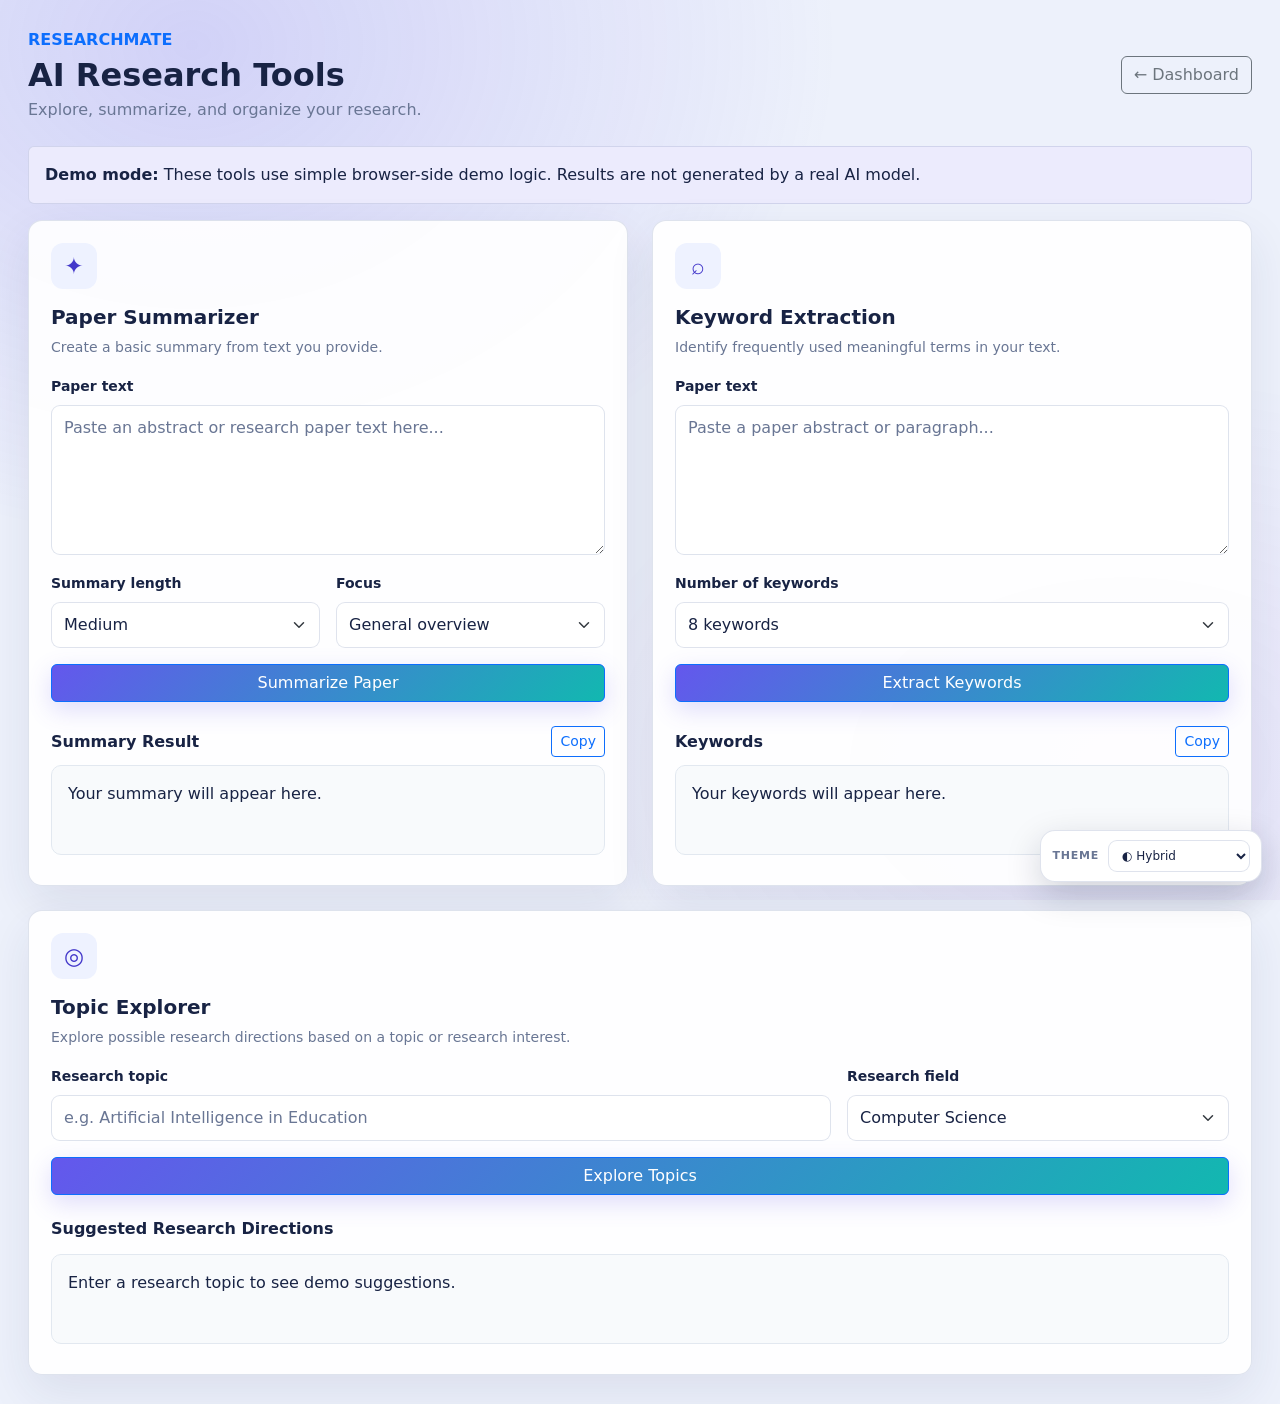
==== frontend/ai-tools.html @ 2eba44bb "Polish frontend UI animations and interactions" ====
<!DOCTYPE html>
<html lang="en">
<head>
  <meta charset="UTF-8">
  <meta name="viewport" content="width=device-width, initial-scale=1.0">
  <title>AI Research Tools | ResearchMate</title>
  <link rel="stylesheet" href="style.css">
  <link href="https://cdn.jsdelivr.net/npm/bootstrap@5.3.3/dist/css/bootstrap.min.css" rel="stylesheet">
  <style>
    .ai-page { padding: 28px; }
    .ai-card {
      background: var(--card-bg, #fff);
      border: 1px solid #e5e7eb;
      border-radius: 14px;
      padding: 22px;
      height: 100%;
    }
    .ai-icon {
      width: 46px;
      height: 46px;
      border-radius: 12px;
      display: grid;
      place-items: center;
      background: #eef2ff;
      color: #4338ca;
      font-size: 23px;
      margin-bottom: 16px;
    }
    .ai-page textarea { min-height: 150px; resize: vertical; }
    .ai-page .form-control, .ai-page .form-select {
      border-radius: 9px;
      padding: 10px 12px;
    }
    .ai-result {
      background: #f8fafc;
      border: 1px solid #e2e8f0;
      border-radius: 10px;
      padding: 16px;
      min-height: 90px;
      white-space: pre-wrap;
      overflow-wrap: anywhere;
    }
    .ai-muted { font-size: 13px; color: #64748b; }
    .keyword-chip {
      display: inline-block;
      border: 1px solid #c7d2fe;
      background: #eef2ff;
      color: #3730a3;
      border-radius: 20px;
      padding: 6px 12px;
      margin: 4px;
      font-size: 13px;
    }
    .topic-item {
      border: 1px solid #e2e8f0;
      border-radius: 10px;
      padding: 13px;
      margin-bottom: 10px;
    }
    @media (max-width: 768px) {
      .ai-page { padding: 16px; }
    }
  </style>
    <link rel="stylesheet" href="theme-overrides.css">
</head>
<body>

<main class="container-fluid ai-page">
  <header class="d-flex flex-wrap justify-content-between align-items-center gap-3 mb-4">
    <div>
      <p class="text-primary fw-semibold mb-1">RESEARCHMATE</p>
      <h2 class="fw-bold mb-1">AI Research Tools</h2>
      <p class="text-secondary mb-0">Explore, summarize, and organize your research.</p>
    </div>
    <a href="dashboard.html" class="btn btn-outline-secondary">← Dashboard</a>
  </header>

  <div class="alert alert-info" role="note">
    <strong>Demo mode:</strong> These tools use simple browser-side demo logic.
    Results are not generated by a real AI model.
  </div>

  <div class="row g-4">
    <!-- Paper Summarizer -->
    <div class="col-lg-6">
      <section class="ai-card">
        <div class="ai-icon" aria-hidden="true">✦</div>
        <h5 class="fw-bold">Paper Summarizer</h5>
        <p class="text-secondary small">Create a basic summary from text you provide.</p>

        <label for="summaryInput" class="form-label fw-semibold">Paper text</label>
        <textarea id="summaryInput" class="form-control mb-3"
          placeholder="Paste an abstract or research paper text here..."></textarea>

        <div class="row g-3 mb-3">
          <div class="col-sm-6">
            <label for="summaryLength" class="form-label fw-semibold">Summary length</label>
            <select id="summaryLength" class="form-select">
              <option value="short">Short</option>
              <option value="medium" selected>Medium</option>
              <option value="long">Long</option>
            </select>
          </div>
          <div class="col-sm-6">
            <label for="summaryStyle" class="form-label fw-semibold">Focus</label>
            <select id="summaryStyle" class="form-select">
              <option value="general">General overview</option>
              <option value="findings">Key findings</option>
              <option value="methods">Methods and approach</option>
            </select>
          </div>
        </div>

        <button id="summarizeBtn" class="btn btn-primary w-100">Summarize Paper</button>

        <div class="mt-4">
          <div class="d-flex justify-content-between align-items-center mb-2">
            <h6 class="fw-bold mb-0">Summary Result</h6>
            <button id="copySummary" class="btn btn-sm btn-outline-primary" type="button">Copy</button>
          </div>
          <div id="summaryResult" class="ai-result" aria-live="polite">Your summary will appear here.</div>
          <p id="summaryMessage" class="ai-muted mt-2 mb-0"></p>
        </div>
      </section>
    </div>

    <!-- Keyword Extraction -->
    <div class="col-lg-6">
      <section class="ai-card">
        <div class="ai-icon" aria-hidden="true">⌕</div>
        <h5 class="fw-bold">Keyword Extraction</h5>
        <p class="text-secondary small">Identify frequently used meaningful terms in your text.</p>

        <label for="keywordInput" class="form-label fw-semibold">Paper text</label>
        <textarea id="keywordInput" class="form-control mb-3"
          placeholder="Paste a paper abstract or paragraph..."></textarea>

        <div class="mb-3">
          <label for="keywordCount" class="form-label fw-semibold">Number of keywords</label>
          <select id="keywordCount" class="form-select">
            <option value="5">5 keywords</option>
            <option value="8" selected>8 keywords</option>
            <option value="12">12 keywords</option>
          </select>
        </div>

        <button id="extractBtn" class="btn btn-primary w-100">Extract Keywords</button>

        <div class="mt-4">
          <div class="d-flex justify-content-between align-items-center mb-2">
            <h6 class="fw-bold mb-0">Keywords</h6>
            <button id="copyKeywords" class="btn btn-sm btn-outline-primary" type="button">Copy</button>
          </div>
          <div id="keywordResult" class="ai-result" aria-live="polite">Your keywords will appear here.</div>
          <p id="keywordMessage" class="ai-muted mt-2 mb-0"></p>
        </div>
      </section>
    </div>

    <!-- Topic Explorer -->
    <div class="col-12">
      <section class="ai-card">
        <div class="ai-icon" aria-hidden="true">◎</div>
        <h5 class="fw-bold">Topic Explorer</h5>
        <p class="text-secondary small">Explore possible research directions based on a topic or research interest.</p>

        <form id="topicForm">
          <div class="row g-3 align-items-end">
            <div class="col-md-8">
              <label for="topicInput" class="form-label fw-semibold">Research topic</label>
              <input id="topicInput" class="form-control"
                placeholder="e.g. Artificial Intelligence in Education" required>
            </div>
            <div class="col-md-4">
              <label for="topicField" class="form-label fw-semibold">Research field</label>
              <select id="topicField" class="form-select">
                <option>Computer Science</option>
                <option>Education</option>
                <option>Healthcare</option>
                <option>Business</option>
                <option>Environmental Science</option>
                <option>Other</option>
              </select>
            </div>
          </div>
          <button class="btn btn-primary mt-3 w-100" type="submit">Explore Topics</button>
        </form>

        <div class="mt-4">
          <h6 class="fw-bold mb-3">Suggested Research Directions</h6>
          <div id="topicResult" aria-live="polite">
            <div class="ai-result">Enter a research topic to see demo suggestions.</div>
          </div>
          <p id="topicMessage" class="ai-muted mt-2 mb-0"></p>
        </div>
      </section>
    </div>
  </div>
</main>

<script>
  const $ = id => document.getElementById(id);

  function copyText(text, messageElement) {
    if (!text || text.startsWith("Your ") || text.startsWith("Enter a research")) {
      messageElement.textContent = "Generate a result first.";
      return;
    }

    if (navigator.clipboard && window.isSecureContext) {
      navigator.clipboard.writeText(text)
        .then(() => messageElement.textContent = "Copied to clipboard!")
        .catch(() => fallbackCopy(text, messageElement));
    } else {
      fallbackCopy(text, messageElement);
    }
  }

  function fallbackCopy(text, messageElement) {
    const textarea = document.createElement("textarea");
    textarea.value = text;
    textarea.style.position = "fixed";
    textarea.style.opacity = "0";
    document.body.appendChild(textarea);
    textarea.select();

    try {
      const success = document.execCommand("copy");
      messageElement.textContent = success
        ? "Copied to clipboard!"
        : "Copy failed. Please copy the result manually.";
    } catch {
      messageElement.textContent = "Copy failed. Please copy the result manually.";
    }

    textarea.remove();
  }

  // Paper Summarizer: simple extractive demo, not real AI.
  $("summarizeBtn").addEventListener("click", () => {
    const text = $("summaryInput").value.trim();
    const result = $("summaryResult");
    const message = $("summaryMessage");

    if (!text) {
      result.textContent = "Please enter paper text first.";
      message.textContent = "";
      return;
    }

    const sentences = text.match(/[^.!?]+[.!?]+|[^.!?]+$/g) || [text];
    const length = $("summaryLength").value;
    const focus = $("summaryStyle").value;
    let selected;

    if (focus === "findings") {
      const matched = sentences.filter(s =>
        /\b(findings?|results?|conclude[sd]?|show[sd]?|demonstrate[sd]?|improv\w*|increase[sd]?|decrease[sd]?)\b/i.test(s)
      );
      selected = matched.length ? matched : sentences;
    } else if (focus === "methods") {
      const matched = sentences.filter(s =>
        /\b(methods?|approach|dataset|experiment|participants?|survey|model|analysis|we used|we developed)\b/i.test(s)
      );
      selected = matched.length ? matched : sentences;
    } else {
      selected = sentences;
    }

    const count = length === "short" ? 2 : length === "medium" ? 4 : 6;
    const summary = selected.slice(0, count).join(" ").trim();

    result.textContent = summary || text;
    message.textContent = "Demo summary: selected sentences from your input. It may omit important context.";
  });

  $("copySummary").addEventListener("click", () =>
    copyText($("summaryResult").textContent, $("summaryMessage"))
  );

  // Keyword extraction: word-frequency demo.
  $("extractBtn").addEventListener("click", () => {
    const text = $("keywordInput").value.trim();
    const result = $("keywordResult");
    const message = $("keywordMessage");

    if (!text) {
      result.textContent = "Please enter paper text first.";
      message.textContent = "";
      return;
    }

    const stopWords = new Set((
      "the a an and or but if then of in on at to for from by with is are was were be been being " +
      "this that these those it its as into about than also can could may might will would should " +
      "we our they their he she you your i have has had do does did not no such using used use " +
      "paper study research result results method methods based between within across more most " +
      "other which who when where how what why all any each both very often several"
    ).split(/\s+/));

    const words = text.toLowerCase().match(/\b[a-z][a-z'-]{2,}\b/g) || [];
    const counts = {};

    words.forEach(word => {
      if (!stopWords.has(word)) {
        counts[word] = (counts[word] || 0) + 1;
      }
    });

    const keywords = Object.entries(counts)
      .sort((a, b) => b[1] - a[1] || a[0].localeCompare(b[0]))
      .slice(0, Number($("keywordCount").value))
      .map(([word]) => word);

    result.replaceChildren();

    if (!keywords.length) {
      result.textContent = "No suitable keywords found. Try a longer text.";
      message.textContent = "";
      return;
    }

    keywords.forEach(word => {
      const chip = document.createElement("span");
      chip.className = "keyword-chip";
      chip.textContent = word;
      result.appendChild(chip);
    });

    message.textContent = "Demo keyword extraction based on word frequency, not semantic AI analysis.";
  });

  $("copyKeywords").addEventListener("click", () => {
    const words = [...$("keywordResult").querySelectorAll(".keyword-chip")]
      .map(chip => chip.textContent);

    copyText(words.join(", "), $("keywordMessage"));
  });

  // Topic Explorer: illustrative template suggestions.
  $("topicForm").addEventListener("submit", event => {
    event.preventDefault();

    const topic = $("topicInput").value.trim();
    const field = $("topicField").value;
    const result = $("topicResult");
    const message = $("topicMessage");

    if (!topic) {
      result.textContent = "Please enter a research topic.";
      return;
    }

    const suggestions = [
      `Current challenges and limitations in ${topic}`,
      `Comparative analysis of approaches to ${topic}`,
      `Practical applications of ${topic} in ${field}`,
      `Ethical, social, and future implications of ${topic}`
    ];

    result.replaceChildren();

    suggestions.forEach((suggestion, index) => {
      const item = document.createElement("div");
      item.className = "topic-item";

      const title = document.createElement("div");
      title.className = "fw-semibold";
      title.textContent = `${index + 1}. ${suggestion}`;

      const description = document.createElement("p");
      description.className = "text-secondary small mb-0 mt-1";
      description.textContent = "Suggested direction for further literature review and refinement.";

      item.append(title, description);
      result.appendChild(item);
    });

    message.textContent = "Illustrative demo suggestions. These are not AI-generated or literature-verified.";
  });
</script>

    <script src="theme.js"></script>
</body>
</html>
---- frontend/style.css ----
* {
    box-sizing: border-box;
}

body {
    margin: 0;
    font-family: Arial, sans-serif;
    background: #f3f5fb;
    color: #202b45;
}

.login-page {
    min-height: 100vh;
    display: flex;
    justify-content: center;
    align-items: center;
    padding: 24px;
}

.login-card {
    width: 100%;
    max-width: 430px;
    background: #ffffff;
    padding: 36px;
    border-radius: 18px;
    box-shadow: 0 12px 40px rgba(32, 43, 69, 0.08);
}

.brand-icon {
    width: 52px;
    height: 52px;
    display: flex;
    align-items: center;
    justify-content: center;
    margin: 0 auto 14px;
    border-radius: 15px;
    background: #3659d9;
    color: white;
    font-size: 28px;
    font-weight: bold;
}

h1 {
    text-align: center;
    font-size: 28px;
    font-weight: 700;
    margin-bottom: 6px;
}

.subtitle,
.description {
    text-align: center;
    color: #788198;
    font-size: 14px;
}

.subtitle {
    margin-bottom: 30px;
}

h2 {
    font-size: 22px;
    font-weight: 700;
}

.description {
    text-align: left;
    margin-bottom: 24px;
}

.form-label {
    font-size: 14px;
    font-weight: 600;
}

.form-control {
    padding: 12px;
    border: 1px solid #dce1ec;
    border-radius: 9px;
}

.form-control:focus {
    border-color: #3659d9;
    box-shadow: 0 0 0 3px rgba(54, 89, 217, 0.12);
}

.login-btn {
    margin-top: 8px;
    padding: 12px;
    border-radius: 9px;
    background: #3659d9;
    color: white;
    font-weight: 600;
}

.login-btn:hover {
    background: #2948bd;
    color: white;
}

.register-text {
    text-align: center;
    margin-top: 24px;
    font-size: 14px;
}

.register-text a {
    color: #3659d9;
    text-decoration: none;
    font-weight: 600;
}

.footer-text {
    text-align: center;
    color: #9299aa;
    font-size: 12px;
    margin: 22px 0 0;
}

@media (max-width: 480px) {
    .login-card {
        padding: 26px 20px;
    }
}


/* ===== ResearchMate Dashboard ===== */

.dashboard-body {
    background: #f5f7fc;
}

.dashboard-layout {
    min-height: 100vh;
}

.sidebar {
    position: fixed;
    inset: 0 auto 0 0;
    width: 245px;
    padding: 26px 18px;
    background: #ffffff;
    border-right: 1px solid #e8ebf3;
    display: flex;
    flex-direction: column;
    z-index: 10;
}

.sidebar-brand {
    display: flex;
    align-items: center;
    gap: 10px;
    color: #202b45;
    text-decoration: none;
    font-size: 19px;
    font-weight: 700;
}

.sidebar-brand .brand-icon {
    margin: 0;
    width: 40px;
    height: 40px;
    flex-shrink: 0;
    font-size: 22px;
}

.sidebar-label {
    margin: 38px 10px 14px;
    color: #9299aa;
    font-size: 11px;
    font-weight: 700;
    letter-spacing: 1.2px;
}

.sidebar-nav {
    display: grid;
    gap: 7px;
}

.sidebar-nav .nav-link {
    display: flex;
    align-items: center;
    gap: 12px;
    padding: 12px;
    border-radius: 9px;
    color: #69738a;
    font-size: 14px;
}

.sidebar-nav .nav-link:hover,
.sidebar-nav .nav-link.active {
    background: #edf1ff;
    color: #3659d9;
}

.sidebar-bottom {
    margin-top: auto;
    padding: 16px 10px;
    border-top: 1px solid #edf0f5;
}

.sidebar-bottom p {
    margin-bottom: 5px;
    font-size: 13px;
    font-weight: 700;
}

.sidebar-bottom small {
    color: #9299aa;
    font-size: 11px;
    line-height: 1.6;
}

.dashboard-main {
    margin-left: 245px;
    padding: 34px;
    max-width: 1800px;
}

.dashboard-header {
    display: flex;
    justify-content: space-between;
    align-items: center;
    gap: 20px;
    margin-bottom: 30px;
}

.eyebrow {
    margin-bottom: 8px;
    color: #3659d9;
    font-size: 11px;
    font-weight: 700;
    letter-spacing: 1.5px;
}

.dashboard-header h1 {
    text-align: left;
    font-size: 28px;
    margin-bottom: 8px;
}

.dashboard-subtitle {
    color: #788198;
    font-size: 14px;
    margin: 0;
}

.logout-link {
    padding: 9px 15px;
    border: 1px solid #dce1ec;
    border-radius: 8px;
    color: #46516a;
    background: #fff;
    text-decoration: none;
    font-size: 13px;
}

.stats-grid {
    display: grid;
    grid-template-columns: repeat(4, minmax(0, 1fr));
    gap: 18px;
    margin-bottom: 24px;
}

.stat-card,
.content-card {
    background: #ffffff;
    border: 1px solid #e9edf5;
    border-radius: 14px;
    padding: 22px;
}

.stat-icon {
    display: flex;
    align-items: center;
    justify-content: center;
    width: 40px;
    height: 40px;
    border-radius: 11px;
    font-weight: 700;
}

.stat-icon.blue,
.project-mark.blue {
    background: #edf1ff;
    color: #3659d9;
}

.stat-icon.purple,
.project-mark.purple {
    background: #f1eaff;
    color: #8056c7;
}

.stat-icon.green,
.project-mark.green {
    background: #e6f8ef;
    color: #219663;
}

.stat-icon.orange {
    background: #fff1df;
    color: #c78020;
}

.stat-card > p {
    color: #788198;
    font-size: 13px;
    margin: 17px 0 6px;
}

.stat-card h2 {
    font-size: 29px;
    font-weight: 700;
    margin: 0 0 7px;
}

.stat-card > small {
    color: #9299aa;
    font-size: 11px;
}

.dashboard-content-grid {
    display: grid;
    grid-template-columns: minmax(0, 1.35fr) minmax(0, 1fr);
    gap: 22px;
    margin-bottom: 22px;
}

.section-heading {
    display: flex;
    justify-content: space-between;
    align-items: flex-start;
    gap: 12px;
    margin-bottom: 22px;
}

.section-heading h2 {
    font-size: 17px;
    margin-bottom: 7px;
}

.section-heading p {
    color: #9299aa;
    font-size: 12px;
    margin: 0;
}

.text-link {
    color: #3659d9;
    text-decoration: none;
    font-size: 12px;
    white-space: nowrap;
}

.project-item {
    display: flex;
    gap: 13px;
    padding: 17px 0;
    border-bottom: 1px solid #eef0f5;
}

.project-item:last-child {
    border-bottom: none;
    padding-bottom: 0;
}

.project-mark {
    display: flex;
    align-items: center;
    justify-content: center;
    width: 42px;
    height: 42px;
    border-radius: 10px;
    font-size: 12px;
    font-weight: 700;
    flex-shrink: 0;
}

.project-info {
    flex: 1;
    min-width: 0;
}

.project-info h3,
.activity-item h3 {
    font-size: 13px;
    font-weight: 700;
    margin: 0 0 5px;
}

.project-info p,
.activity-item p {
    color: #9299aa;
    font-size: 11px;
    margin: 0 0 12px;
}

.progress-track {
    height: 6px;
    background: #edf0f6;
    border-radius: 20px;
    overflow: hidden;
}

.progress-fill {
    height: 100%;
    background: #3659d9;
    border-radius: 20px;
}

.purple-fill {
    background: #8056c7;
}

.green-fill {
    background: #219663;
}

.project-info small {
    display: block;
    color: #788198;
    font-size: 10px;
    margin-top: 7px;
}

.activity-item {
    display: flex;
    gap: 12px;
    padding: 12px 0;
    border-bottom: 1px solid #eef0f5;
}

.activity-dot {
    width: 9px;
    height: 9px;
    border-radius: 50%;
    margin-top: 4px;
    flex-shrink: 0;
}

.blue-dot {
    background: #3659d9;
}

.purple-dot {
    background: #8056c7;
}

.green-dot {
    background: #219663;
}

.activity-item p {
    margin-bottom: 6px;
}

.activity-item small {
    color: #9299aa;
    font-size: 10px;
}

.activity-note {
    color: #788198;
    font-size: 11px;
    line-height: 1.6;
    margin-top: 16px;
}

.demo-badge {
    padding: 6px 9px;
    border-radius: 6px;
    background: #fff1df;
    color: #a96c17;
    font-size: 10px;
    font-weight: 700;
}

.progress-summary {
    display: flex;
    justify-content: space-between;
    align-items: center;
    gap: 16px;
    margin-bottom: 15px;
}

.progress-summary h3 {
    font-size: 14px;
    margin-bottom: 6px;
}

.progress-summary p {
    color: #9299aa;
    font-size: 12px;
    margin: 0;
}

.progress-summary strong {
    color: #3659d9;
    font-size: 24px;
}

.overall-track {
    height: 9px;
}

.dashboard-footer {
    text-align: center;
    color: #9299aa;
    font-size: 11px;
    padding: 26px 0 8px;
}

/* Responsive layout */

@media (max-width: 1100px) {
    .stats-grid {
        grid-template-columns: repeat(2, minmax(0, 1fr));
    }

    .dashboard-content-grid {
        grid-template-columns: 1fr;
    }
}

@media (max-width: 700px) {
    .sidebar {
        position: static;
        width: 100%;
        padding: 15px;
    }

    .sidebar-label,
    .sidebar-bottom {
        display: none;
    }

    .sidebar-nav {
        display: flex;
        gap: 6px;
        overflow-x: auto;
        margin-top: 18px;
    }

    .sidebar-nav .nav-link {
        flex-shrink: 0;
        font-size: 12px;
    }

    .dashboard-main {
        margin-left: 0;
        padding: 20px 14px;
    }

    .dashboard-header h1 {
        font-size: 23px;
    }

    .stats-grid {
        gap: 10px;
    }

    .stat-card,
    .content-card {
        padding: 15px;
    }

    .stat-card > small {
        line-height: 1.5;
    }
}

@media (max-width: 380px) {
    .stats-grid {
        grid-template-columns: 1fr;
    }
}


/* ===== My Projects Page ===== */

.create-project-btn {
    margin: 0;
    white-space: nowrap;
}

.project-stats {
    grid-template-columns: repeat(3, minmax(0, 1fr));
}

.project-toolbar {
    display: flex;
    align-items: center;
    gap: 14px;
    margin-bottom: 22px;
}

.project-search {
    display: flex;
    align-items: center;
    gap: 10px;
    flex: 1;
    padding: 0 14px;
    background: #ffffff;
    border: 1px solid #e1e6f0;
    border-radius: 9px;
}

.project-search span {
    color: #788198;
    font-size: 22px;
}

.project-search input {
    width: 100%;
    min-width: 0;
    padding: 12px 0;
    border: 0;
    outline: none;
    background: transparent;
    color: #202b45;
    font-size: 13px;
}

.project-toolbar select,
.form-select {
    min-height: 44px;
    border: 1px solid #e1e6f0;
    border-radius: 9px;
    background-color: #ffffff;
    color: #46516a;
    font-size: 13px;
}

.project-toolbar select {
    width: 175px;
    padding: 0 12px;
}

.projects-grid {
    display: grid;
    grid-template-columns: repeat(3, minmax(0, 1fr));
    gap: 20px;
}

.project-card {
    min-width: 0;
    padding: 22px;
    background: #ffffff;
    border: 1px solid #e8ebf3;
    border-radius: 14px;
    transition: box-shadow 0.2s, transform 0.2s;
}

.project-card:hover {
    box-shadow: 0 8px 24px rgba(32, 43, 69, 0.06);
    transform: translateY(-2px);
}

.project-card-top {
    display: flex;
    align-items: center;
    justify-content: space-between;
    gap: 10px;
    margin-bottom: 20px;
}

.status-badge {
    display: inline-block;
    padding: 6px 9px;
    border-radius: 6px;
    font-size: 10px;
    font-weight: 700;
    white-space: nowrap;
}

.status-progress {
    background: #edf1ff;
    color: #3659d9;
}

.status-planning {
    background: #fff1df;
    color: #a96c17;
}

.status-completed {
    background: #e6f8ef;
    color: #219663;
}

.project-field {
    margin-bottom: 8px;
    color: #788198;
    font-size: 12px;
}

.project-card h2 {
    font-size: 17px;
    line-height: 1.5;
    overflow-wrap: anywhere;
}

.project-description {
    min-height: 64px;
    margin: 12px 0 22px;
    color: #788198;
    font-size: 12px;
    line-height: 1.7;
}

.project-meta {
    display: flex;
    align-items: center;
    justify-content: space-between;
    gap: 12px;
    margin-bottom: 10px;
    color: #788198;
    font-size: 11px;
}

.project-meta strong {
    color: #202b45;
}

.project-card-footer {
    display: flex;
    justify-content: space-between;
    align-items: center;
    gap: 8px;
    margin-top: 22px;
    padding-top: 15px;
    border-top: 1px solid #eef0f5;
}

.project-card-footer > span {
    color: #9299aa;
    font-size: 10px;
}

.project-view-btn {
    padding: 0;
    border: 0;
    background: transparent;
    color: #3659d9;
    font-size: 11px;
    font-weight: 600;
}

.project-view-btn:hover {
    text-decoration: underline;
}

.empty-projects {
    padding: 35px 15px;
    border: 1px dashed #dce1ec;
    border-radius: 12px;
    color: #788198;
    text-align: center;
    font-size: 13px;
}

.project-modal[hidden] {
    display: none !important;
}

.project-modal {
    position: fixed;
    inset: 0;
    z-index: 100;
    display: flex;
    justify-content: center;
    align-items: center;
    padding: 20px;
    background: rgba(20, 29, 50, 0.5);
    overflow-y: auto;
}

.project-modal-card {
    width: 100%;
    max-width: 560px;
    max-height: calc(100vh - 40px);
    overflow-y: auto;
    padding: 28px;
    border-radius: 16px;
    background: #ffffff;
    box-shadow: 0 20px 60px rgba(0, 0, 0, 0.15);
}

.modal-close {
    width: 34px;
    height: 34px;
    flex-shrink: 0;
    border: 0;
    border-radius: 8px;
    background: #f3f5fb;
    color: #46516a;
    font-size: 24px;
    line-height: 1;
}

.project-modal-card .form-control {
    font-size: 13px;
}

.project-modal-card textarea {
    resize: vertical;
}

.form-help {
    display: block;
    margin-top: 7px;
    color: #9299aa;
    font-size: 11px;
}

.modal-actions {
    display: flex;
    justify-content: flex-end;
    gap: 10px;
    margin-top: 22px;
}

.modal-actions .login-btn {
    margin-top: 0;
}

.cancel-btn {
    padding: 10px 15px;
    border: 1px solid #dce1ec;
    border-radius: 9px;
    background: #ffffff;
    color: #46516a;
    font-size: 13px;
}

.cancel-btn:hover {
    background: #f5f7fc;
}

.details-text,
.details-section p {
    color: #788198;
    font-size: 13px;
    line-height: 1.8;
    overflow-wrap: anywhere;
}

.details-section {
    margin-top: 22px;
}

.details-section h3 {
    margin-bottom: 8px;
    font-size: 14px;
    font-weight: 700;
}

@media (max-width: 1250px) {
    .projects-grid {
        grid-template-columns: repeat(2, minmax(0, 1fr));
    }
}

@media (max-width: 700px) {
    .project-stats {
        grid-template-columns: repeat(2, minmax(0, 1fr));
    }

    .project-toolbar {
        align-items: stretch;
        flex-direction: column;
    }

    .project-toolbar select {
        width: 100%;
        min-height: 44px;
    }

    .projects-grid {
        grid-template-columns: 1fr;
    }

    .dashboard-header {
        align-items: flex-start;
    }

    .create-project-btn {
        padding: 10px;
        font-size: 12px;
    }

    .project-modal-card {
        padding: 20px;
    }
}

@media (max-width: 380px) {
    .project-stats {
        grid-template-columns: 1fr;
    }
}


/* ===== Paper Library ===== */

.paper-stats {
    grid-template-columns: repeat(3, minmax(0, 1fr));
}

.paper-toolbar {
    display: flex;
    align-items: center;
    gap: 12px;
    margin: 26px 0;
}

.paper-search {
    display: flex;
    align-items: center;
    gap: 10px;
    flex: 1;
    min-width: 150px;
    padding: 0 14px;
    border: 1px solid #e1e6f0;
    border-radius: 9px;
    background: #ffffff;
}

.paper-search span {
    color: #788198;
    font-size: 22px;
}

.paper-search input {
    width: 100%;
    min-width: 0;
    padding: 12px 0;
    border: 0;
    outline: none;
    background: transparent;
    color: #202b45;
    font-size: 13px;
}

.paper-toolbar select {
    min-height: 44px;
    width: 160px;
    padding: 0 12px;
    border: 1px solid #e1e6f0;
    border-radius: 9px;
    background: #ffffff;
    color: #46516a;
    font-size: 12px;
}

.paper-results-header {
    display: flex;
    align-items: center;
    justify-content: space-between;
    gap: 12px;
    margin-bottom: 16px;
}

.paper-results-header h2 {
    margin: 0;
    color: #202b45;
    font-size: 17px;
    font-weight: 700;
}

.paper-results-header span {
    color: #788198;
    font-size: 12px;
}

.papers-grid {
    display: grid;
    grid-template-columns: repeat(2, minmax(0, 1fr));
    gap: 18px;
}

.paper-card {
    min-width: 0;
    padding: 22px;
    border: 1px solid #e8ebf3;
    border-radius: 14px;
    background: #ffffff;
    transition: box-shadow 0.2s, transform 0.2s;
}

.paper-card:hover {
    transform: translateY(-2px);
    box-shadow: 0 8px 24px rgba(32, 43, 69, 0.06);
}

.paper-card-top {
    display: flex;
    justify-content: space-between;
    align-items: center;
    gap: 12px;
    margin-bottom: 17px;
}

.paper-type-icon {
    display: flex;
    align-items: center;
    justify-content: center;
    width: 44px;
    height: 48px;
    flex-shrink: 0;
    border-radius: 9px;
    background: #edf1ff;
    color: #3659d9;
    font-size: 12px;
    font-weight: 800;
}

.paper-bookmark {
    width: 36px;
    height: 36px;
    border: 1px solid #e5e9f2;
    border-radius: 9px;
    background: #ffffff;
    color: #788198;
    font-size: 20px;
    line-height: 1;
}

.paper-bookmark.is-bookmarked {
    border-color: #ffe4a6;
    background: #fff7df;
    color: #d99a16;
}

.paper-card h3 {
    margin: 0 0 10px;
    color: #202b45;
    font-size: 16px;
    font-weight: 700;
    line-height: 1.55;
    overflow-wrap: anywhere;
}

.paper-authors {
    margin-bottom: 8px;
    color: #52617c;
    font-size: 12px;
    line-height: 1.7;
}

.paper-publication {
    margin-bottom: 14px;
    color: #8992a7;
    font-size: 11px;
    line-height: 1.7;
}

.paper-tags {
    display: flex;
    flex-wrap: wrap;
    gap: 7px;
    margin: 14px 0 18px;
}

.paper-tag {
    display: inline-block;
    padding: 5px 8px;
    border-radius: 6px;
    background: #f1f3f9;
    color: #53617a;
    font-size: 10px;
}

.paper-card-footer {
    display: flex;
    align-items: center;
    justify-content: space-between;
    gap: 10px;
    padding-top: 14px;
    border-top: 1px solid #eef0f5;
}

.paper-file-label {
    min-width: 0;
    color: #8992a7;
    font-size: 10px;
    overflow-wrap: anywhere;
}

.paper-details-button {
    flex-shrink: 0;
    padding: 0;
    border: 0;
    background: transparent;
    color: #3659d9;
    font-size: 11px;
    font-weight: 600;
}

.paper-details-button:hover {
    text-decoration: underline;
}

.empty-papers {
    padding: 35px 15px;
    border: 1px dashed #dce1ec;
    border-radius: 12px;
    color: #788198;
    text-align: center;
    font-size: 13px;
}

.paper-modal[hidden] {
    display: none !important;
}

.paper-modal {
    position: fixed;
    inset: 0;
    z-index: 100;
    display: flex;
    justify-content: center;
    align-items: center;
    padding: 20px;
    overflow-y: auto;
    background: rgba(20, 29, 50, 0.5);
}

.paper-modal-card {
    width: 100%;
    max-width: 600px;
    max-height: calc(100vh - 40px);
    overflow-y: auto;
    padding: 28px;
    border-radius: 16px;
    background: #ffffff;
    box-shadow: 0 20px 60px rgba(0, 0, 0, 0.15);
}

.paper-modal-card .form-control {
    font-size: 13px;
}

.paper-form-row {
    display: grid;
    grid-template-columns: 1fr 1.5fr;
    gap: 14px;
}

.paper-modal-card .form-label {
    color: #33415d;
    font-size: 12px;
    font-weight: 600;
}

.paper-modal-card textarea {
    resize: vertical;
}

.paper-modal-card .form-help {
    display: block;
    margin-top: 7px;
    color: #9299aa;
    font-size: 11px;
}

.paper-detail-row {
    margin-top: 18px;
}

.paper-detail-row h3 {
    margin-bottom: 6px;
    color: #33415d;
    font-size: 12px;
    font-weight: 700;
}

.paper-detail-row p {
    margin: 0;
    color: #788198;
    font-size: 13px;
    line-height: 1.8;
    overflow-wrap: anywhere;
}

.paper-modal-card .modal-actions .login-btn {
    margin-top: 0;
}

@media (max-width: 1000px) {
    .papers-grid {
        grid-template-columns: 1fr;
    }
}

@media (max-width: 700px) {
    .paper-stats {
        grid-template-columns: repeat(2, minmax(0, 1fr));
    }

    .paper-toolbar {
        align-items: stretch;
        flex-direction: column;
    }

    .paper-toolbar select {
        width: 100%;
    }

    .paper-modal-card {
        padding: 20px;
    }

    .paper-form-row {
        grid-template-columns: 1fr;
        gap: 0;
    }
}

@media (max-width: 380px) {
    .paper-stats {
        grid-template-columns: 1fr;
    }
}


/* ===== Research Notes ===== */

.notes-stats {
    grid-template-columns: repeat(3, minmax(0, 1fr));
}

.notes-toolbar {
    display: flex;
    align-items: center;
    gap: 12px;
    margin: 26px 0;
}

.notes-search {
    display: flex;
    align-items: center;
    flex: 1;
    gap: 10px;
    min-width: 150px;
    padding: 0 14px;
    border: 1px solid #e1e6f0;
    border-radius: 9px;
    background: #ffffff;
}

.notes-search span {
    color: #788198;
    font-size: 22px;
}

.notes-search input {
    width: 100%;
    min-width: 0;
    padding: 12px 0;
    border: 0;
    outline: none;
    background: transparent;
    color: #202b45;
    font-size: 13px;
}

.notes-toolbar select {
    width: 175px;
    min-height: 44px;
    padding: 0 12px;
    border: 1px solid #e1e6f0;
    border-radius: 9px;
    background: #ffffff;
    color: #46516a;
    font-size: 12px;
}

.notes-results-header {
    display: flex;
    align-items: center;
    justify-content: space-between;
    gap: 12px;
    margin-bottom: 16px;
}

.notes-results-header h2 {
    margin: 0;
    color: #202b45;
    font-size: 17px;
    font-weight: 700;
}

.notes-results-header span {
    color: #788198;
    font-size: 12px;
}

.notes-grid {
    display: grid;
    grid-template-columns: repeat(2, minmax(0, 1fr));
    gap: 18px;
}

.note-card {
    min-width: 0;
    padding: 22px;
    border: 1px solid #e8ebf3;
    border-radius: 14px;
    background: #ffffff;
    transition: box-shadow 0.2s, transform 0.2s;
}

.note-card:hover {
    transform: translateY(-2px);
    box-shadow: 0 8px 24px rgba(32, 43, 69, 0.06);
}

.note-card-top {
    display: flex;
    justify-content: space-between;
    align-items: center;
    gap: 10px;
    margin-bottom: 15px;
}

.note-type-badge {
    display: inline-block;
    padding: 6px 9px;
    border-radius: 6px;
    background: #edf1ff;
    color: #3659d9;
    font-size: 10px;
    font-weight: 700;
}

.note-type-badge.project {
    background: #e6f8ef;
    color: #13865b;
}

.note-type-badge.general {
    background: #f2eaff;
    color: #8053c7;
}

.note-date {
    color: #8992a7;
    font-size: 10px;
}

.note-card h3 {
    margin: 0 0 10px;
    color: #202b45;
    font-size: 16px;
    font-weight: 700;
    line-height: 1.5;
    overflow-wrap: anywhere;
}

.note-preview {
    display: -webkit-box;
    overflow: hidden;
    margin-bottom: 17px;
    color: #6d7890;
    font-size: 12px;
    line-height: 1.8;
    overflow-wrap: anywhere;
    -webkit-box-orient: vertical;
    -webkit-line-clamp: 4;
}

.note-linked-item {
    margin-bottom: 14px;
    color: #8992a7;
    font-size: 11px;
    overflow-wrap: anywhere;
}

.note-card-footer {
    display: flex;
    justify-content: flex-end;
    flex-wrap: wrap;
    gap: 8px;
    padding-top: 14px;
    border-top: 1px solid #eef0f5;
}

.note-action {
    padding: 7px 10px;
    border: 1px solid #e1e6f0;
    border-radius: 7px;
    background: #ffffff;
    color: #46516a;
    font-size: 11px;
}

.note-action:hover {
    background: #f5f7fc;
}

.note-action.primary {
    border-color: #3659d9;
    background: #3659d9;
    color: #ffffff;
}

.note-action.delete {
    color: #c13c4a;
}

.empty-notes {
    padding: 35px 15px;
    border: 1px dashed #dce1ec;
    border-radius: 12px;
    color: #788198;
    text-align: center;
    font-size: 13px;
}

.note-modal[hidden] {
    display: none !important;
}

.note-modal {
    position: fixed;
    inset: 0;
    z-index: 100;
    display: flex;
    justify-content: center;
    align-items: center;
    padding: 20px;
    overflow-y: auto;
    background: rgba(20, 29, 50, 0.5);
}

.note-modal-card {
    width: 100%;
    max-width: 620px;
    max-height: calc(100vh - 40px);
    overflow-y: auto;
    padding: 28px;
    border-radius: 16px;
    background: #ffffff;
    box-shadow: 0 20px 60px rgba(0, 0, 0, 0.15);
}

.note-modal-card .form-label {
    color: #33415d;
    font-size: 12px;
    font-weight: 600;
}

.note-modal-card .form-control,
.note-modal-card .form-select {
    font-size: 13px;
}

.note-modal-card textarea {
    resize: vertical;
}

.note-detail-meta {
    margin: 15px 0;
    color: #8992a7;
    font-size: 12px;
    line-height: 1.8;
}

.note-detail-content {
    padding: 16px;
    border-radius: 10px;
    background: #f7f8fc;
    color: #46516a;
    font-size: 13px;
    line-height: 1.9;
    overflow-wrap: anywhere;
    white-space: pre-wrap;
}

@media (max-width: 1000px) {
    .notes-grid {
        grid-template-columns: 1fr;
    }
}

@media (max-width: 700px) {
    .notes-stats {
        grid-template-columns: repeat(2, minmax(0, 1fr));
    }

    .notes-toolbar {
        align-items: stretch;
        flex-direction: column;
    }

    .notes-toolbar select {
        width: 100%;
    }

    .note-modal-card {
        padding: 20px;
    }
}

@media (max-width: 380px) {
    .notes-stats {
        grid-template-columns: 1fr;
    }
}


/* ===== ResearchMate shared visual system & theme modes ===== */
:root {
  --rm-bg: #f3f6fc; --rm-surface: rgba(255,255,255,.88); --rm-surface-solid:#fff;
  --rm-text:#17233f; --rm-muted:#6c7892; --rm-border:rgba(118,137,176,.22);
  --rm-primary:#5b5cf0; --rm-secondary:#9b5de5; --rm-glow:rgba(91,92,240,.22);
  --rm-input:#fff; --rm-shadow:0 18px 48px rgba(32,47,91,.09);
}
:root[data-theme="dark"] {
  color-scheme: dark;
  --rm-bg:#080d1b; --rm-surface:rgba(18,26,48,.82); --rm-surface-solid:#111a30;
  --rm-text:#edf2ff; --rm-muted:#a2aecb; --rm-border:rgba(135,158,220,.2);
  --rm-primary:#6ee7ff; --rm-secondary:#b69cff; --rm-glow:rgba(85,210,255,.18);
  --rm-input:#0d1528; --rm-shadow:0 20px 60px rgba(0,0,0,.28);
}
:root[data-theme="hybrid"] {
  --rm-bg:#edf1fb; --rm-surface:rgba(255,255,255,.92); --rm-surface-solid:#fff;
  --rm-text:#182344; --rm-muted:#697694; --rm-border:rgba(117,133,177,.23);
  --rm-primary:#6457ed; --rm-secondary:#12b8b0; --rm-glow:rgba(100,87,237,.2);
}
html { scroll-behavior:smooth; }
body {
  background-color:var(--rm-bg);
  color:var(--rm-text);
  transition:background-color .35s ease,color .35s ease;
}
body::before {
  content:""; position:fixed; inset:0; pointer-events:none; z-index:-1;
  background:radial-gradient(ellipse at 15% 5%,var(--rm-glow),transparent 42%),
             radial-gradient(ellipse at 88% 85%,rgba(155,93,229,.09),transparent 38%);
}
h1,h2,h3,h4,h5,p,label,small { color:inherit; }
a { transition:color .22s ease,background .22s ease,border-color .22s ease; }
button,.btn,.login-btn,.logout-link,.nav-link,select,.form-control,.form-select,textarea {
  transition:all .22s ease;
}
.stat-card,.content-card,.login-card,.citation-card,.paper-card,.note-card,.project-card,
.profile-card,.tool-card,.ai-tool-card,.modal-content,.card,.form-section {
  background:var(--rm-surface);
  color:var(--rm-text);
  border-color:var(--rm-border);
  box-shadow:var(--rm-shadow);
  backdrop-filter:blur(16px);
  -webkit-backdrop-filter:blur(16px);
  transition:transform .28s ease,box-shadow .28s ease,background .3s ease,border-color .3s ease,color .3s ease;
}
.stat-card:hover,.content-card:hover,.citation-card:hover,.paper-card:hover,.note-card:hover,.project-card:hover,.tool-card:hover,.ai-tool-card:hover {
  transform:translateY(-3px);
  box-shadow:0 22px 55px var(--rm-glow);
}
.sidebar {
  background:var(--rm-surface-solid);
  border-color:var(--rm-border);
  box-shadow:8px 0 30px rgba(20,30,70,.035);
  transition:background .3s ease,border-color .3s ease;
}
.sidebar-brand,.sidebar-nav .nav-link,.logout-link { color:var(--rm-text); }
.sidebar-nav .nav-link:hover,.sidebar-nav .nav-link.active {
  color:var(--rm-primary);
  background:linear-gradient(110deg,var(--rm-glow),transparent);
}
.brand-icon,.login-btn,.btn-primary {
  background:linear-gradient(135deg,var(--rm-primary),var(--rm-secondary));
  border:0;
  box-shadow:0 8px 24px var(--rm-glow);
}
.eyebrow,.text-link,.register-text a { color:var(--rm-primary); }
.dashboard-subtitle,.subtitle,.description,.citation-muted,.sidebar-bottom small { color:var(--rm-muted); }
.progress-track { background:color-mix(in srgb,var(--rm-muted) 16%,transparent); }
.progress-fill { background:linear-gradient(90deg,var(--rm-primary),var(--rm-secondary)); border-radius:999px; }
.form-control,.form-select,input,textarea,select {
  background-color:var(--rm-input);
  color:var(--rm-text);
  border-color:var(--rm-border);
}
.form-control::placeholder,input::placeholder,textarea::placeholder { color:var(--rm-muted); opacity:.8; }
.form-control:focus,.form-select:focus,input:focus,textarea:focus {
  background-color:var(--rm-input); color:var(--rm-text);
  border-color:var(--rm-primary); box-shadow:0 0 0 4px var(--rm-glow);
}
.btn-outline-secondary,.logout-link { color:var(--rm-text); border-color:var(--rm-border); background:var(--rm-surface); }
.btn-outline-secondary:hover,.logout-link:hover { border-color:var(--rm-primary); color:var(--rm-primary); }
.citation-output { background:var(--rm-input)!important; color:var(--rm-text); border-color:var(--rm-border)!important; }
.citation-history-item { border-color:var(--rm-border)!important; }
.text-secondary,.text-muted { color:var(--rm-muted)!important; }
.rm-theme-switcher {
  position:fixed; right:18px; bottom:18px; z-index:9999;
  display:flex; align-items:center; gap:9px; padding:9px 11px;
  border:1px solid var(--rm-border); border-radius:15px;
  background:var(--rm-surface-solid); color:var(--rm-text);
  box-shadow:0 12px 35px rgba(10,20,50,.18); backdrop-filter:blur(16px);
  font-size:11px; letter-spacing:.07em;
}
.rm-theme-switcher .rm-theme-label { font-weight:800; color:var(--rm-muted); }
.rm-theme-switcher select {
  max-width:180px; border:1px solid var(--rm-border); border-radius:9px;
  padding:7px 9px; background:var(--rm-input); color:var(--rm-text);
  font-size:12px; letter-spacing:normal; cursor:pointer;
}
:root[data-theme="dark"] .dashboard-body { background:#080d1b; }
:root[data-theme="dark"] .sidebar { background:#0d1427; }
:root[data-theme="dark"] .login-page { background:transparent; }
:root[data-theme="dark"] .stat-icon.blue,:root[data-theme="dark"] .project-mark.blue { background:#182a49;color:#80dfff; }
:root[data-theme="dark"] .stat-icon.purple,:root[data-theme="dark"] .project-mark.purple { background:#2a2044;color:#c5a9ff; }
:root[data-theme="dark"] .stat-icon.green,:root[data-theme="dark"] .project-mark.green { background:#15372f;color:#6fe0b1; }
:root[data-theme="dark"] .stat-icon.orange { background:#3a2b1d;color:#ffc77b; }
:root[data-theme="dark"] .citation-output { background:#0d1528!important; }
:root[data-theme="hybrid"] .sidebar { background:#111a35; }
:root[data-theme="hybrid"] .sidebar-brand,:root[data-theme="hybrid"] .sidebar-nav .nav-link { color:#eaf0ff; }
:root[data-theme="hybrid"] .sidebar-label,:root[data-theme="hybrid"] .sidebar-bottom small { color:#a6b4d7; }
:root[data-theme="hybrid"] .sidebar-nav .nav-link:hover,:root[data-theme="hybrid"] .sidebar-nav .nav-link.active { background:rgba(116,107,255,.2); color:#b8b4ff; }
:root[data-theme="hybrid"] .sidebar-bottom { border-color:rgba(255,255,255,.12); }
@keyframes rm-rise { from { opacity:0; transform:translateY(12px); } to { opacity:1; transform:translateY(0); } }
.dashboard-main > *, .citation-page .row > *, .login-card, .register-card { animation:rm-rise .55s both; }
.dashboard-main > *:nth-child(2) { animation-delay:.05s; }
.dashboard-main > *:nth-child(3) { animation-delay:.1s; }
@media(max-width:700px) {
  .rm-theme-switcher { right:10px; bottom:10px; padding:7px; gap:5px; }
  .rm-theme-switcher .rm-theme-label { display:none; }
  .rm-theme-switcher select { max-width:150px; }
}
@media(prefers-reduced-motion:reduce) {
  *,*::before,*::after { animation-duration:.01ms!important; transition-duration:.01ms!important; scroll-behavior:auto!important; }
}



/* ===== ResearchMate UI Polish v2: visible, page-wide micro-interactions ===== */
/* Additive layer only: does not modify theme.js, HTML, or existing feature logic. */

:root {
  --rm-motion-fast: 160ms;
  --rm-motion-normal: 240ms;
  --rm-motion-slow: 420ms;
}

html {
  scroll-behavior: smooth;
}

body {
  animation: rm-page-enter 420ms cubic-bezier(.2,.7,.2,1) both;
}

/* Shared card surfaces across dashboard and utility pages */
.login-card,
.stat-card,
.content-card,
.project-card,
.paper-card,
.note-card,
.ai-card,
.citation-card,
.profile-card,
.ai-result,
.project-modal-card,
.paper-modal-card,
.note-modal-card {
  transition:
    transform var(--rm-motion-normal) cubic-bezier(.2,.7,.2,1),
    box-shadow var(--rm-motion-normal) ease,
    border-color var(--rm-motion-normal) ease,
    background-color var(--rm-motion-normal) ease;
  will-change: transform;
}

.stat-card:hover,
.content-card:hover,
.project-card:hover,
.paper-card:hover,
.note-card:hover,
.ai-card:hover,
.citation-card:hover,
.profile-card:hover {
  transform: translateY(-4px);
  box-shadow: 0 16px 36px var(--rm-glow, rgba(54,89,217,.14));
  border-color: var(--rm-primary, #5575ee);
}

/* Buttons: clear hover, pressed and keyboard-focus states */
button,
.btn,
.login-btn,
.create-project-btn,
.project-view-btn,
.cancel-btn,
.modal-close {
  transition:
    transform var(--rm-motion-fast) ease,
    box-shadow var(--rm-motion-fast) ease,
    filter var(--rm-motion-fast) ease,
    background-color var(--rm-motion-fast) ease,
    border-color var(--rm-motion-fast) ease;
}

button:hover:not(:disabled),
.btn:hover:not(:disabled),
.login-btn:hover:not(:disabled),
.create-project-btn:hover:not(:disabled),
.project-view-btn:hover:not(:disabled) {
  filter: brightness(1.045);
  transform: translateY(-2px);
}

button:active:not(:disabled),
.btn:active:not(:disabled),
.login-btn:active:not(:disabled),
.create-project-btn:active:not(:disabled),
.project-view-btn:active:not(:disabled) {
  filter: brightness(.97);
  transform: translateY(0) scale(.985);
}

button:disabled,
.btn:disabled {
  cursor: not-allowed;
  opacity: .58;
  transform: none;
}

/* Sidebar navigation: smooth movement without changing active-state logic */
.sidebar-nav .nav-link,
.sidebar-bottom a,
.logout-link {
  transition:
    color var(--rm-motion-fast) ease,
    background-color var(--rm-motion-fast) ease,
    transform var(--rm-motion-fast) ease,
    border-color var(--rm-motion-fast) ease;
}

.sidebar-nav .nav-link:hover {
  transform: translateX(4px);
}

/* Visible focus state for keyboard and form users */
.form-control,
.form-select,
input,
textarea,
select {
  transition:
    border-color var(--rm-motion-fast) ease,
    box-shadow var(--rm-motion-fast) ease,
    background-color var(--rm-motion-fast) ease;
}

.form-control:focus,
.form-select:focus,
input:focus-visible,
textarea:focus-visible,
select:focus-visible {
  outline: none;
  border-color: var(--rm-primary, #5575ee);
  box-shadow: 0 0 0 3px var(--rm-glow, rgba(54,89,217,.18));
}

/* Progress indicators animate when their inline width is applied */
.progress-fill,
.green-fill,
.purple-fill,
.overall-track > *,
.progress-track > * {
  animation: rm-progress-enter 850ms cubic-bezier(.2,.7,.2,1) both;
  transform-origin: left center;
}

/* Staggered entrance for the actual content regions on every page type */
.dashboard-main,
.ai-page,
.citation-page,
.profile-page,
.login-card {
  animation: rm-content-enter 460ms cubic-bezier(.2,.7,.2,1) both;
}

.dashboard-main > * {
  animation: rm-content-enter 460ms cubic-bezier(.2,.7,.2,1) both;
}

.dashboard-main > *:nth-child(2) { animation-delay: 45ms; }
.dashboard-main > *:nth-child(3) { animation-delay: 90ms; }
.dashboard-main > *:nth-child(4) { animation-delay: 135ms; }

@keyframes rm-page-enter {
  from { opacity: .78; }
  to { opacity: 1; }
}

@keyframes rm-content-enter {
  from { opacity: 0; transform: translateY(10px); }
  to { opacity: 1; transform: translateY(0); }
}

@keyframes rm-progress-enter {
  from { opacity: .55; transform: scaleX(.72); }
  to { opacity: 1; transform: scaleX(1); }
}

/* On touch devices, don't leave hover-only movement stuck on screen */
@media (hover: none) {
  .stat-card:hover,
  .content-card:hover,
  .project-card:hover,
  .paper-card:hover,
  .note-card:hover,
  .ai-card:hover,
  .citation-card:hover,
  .profile-card:hover,
  .sidebar-nav .nav-link:hover {
    transform: none;
  }
}

@media (prefers-reduced-motion: reduce) {
  html { scroll-behavior: auto; }
  *, *::before, *::after {
    animation-duration: .01ms !important;
    animation-iteration-count: 1 !important;
    transition-duration: .01ms !important;
    scroll-behavior: auto !important;
  }
}
---- frontend/theme-overrides.css ----
/* Theme fixes for pages with page-local CSS that previously overrode the shared theme. */
:root { --rm-page-card: var(--rm-surface); }
.ai-page, .citation-page, .profile-page { background: transparent !important; color: var(--rm-text) !important; min-height: 100vh; }
.ai-card, .citation-card, .profile-card, .topic-item, .citation-history-item, .setting-row {
  background: var(--rm-surface) !important; color: var(--rm-text) !important;
  border-color: var(--rm-border) !important; box-shadow: var(--rm-shadow);
  transition: background .3s ease, color .3s ease, border-color .3s ease, transform .25s ease;
}
.ai-card:hover, .citation-card:hover, .profile-card:hover { transform: translateY(-2px); }
.ai-card p, .citation-card p, .profile-card p, .topic-item p,
.ai-page .form-label, .citation-page .form-label, .profile-page .form-label,
.ai-page h2, .ai-page h5, .citation-page h2, .citation-page h5,
.profile-page h2, .profile-page h5 { color: var(--rm-text); }
.ai-page .text-secondary, .citation-page .text-secondary, .profile-page .text-secondary,
.citation-muted, .profile-muted { color: var(--rm-muted) !important; }
.ai-page .form-control, .ai-page .form-select, .citation-page .form-control,
.citation-page .form-select, .profile-page .form-control, .profile-page .form-select,
.profile-page input, .profile-page select, .profile-page textarea {
  background-color: var(--rm-input) !important; color: var(--rm-text) !important;
  border-color: var(--rm-border) !important;
}
.ai-page input::placeholder, .ai-page textarea::placeholder, .citation-page input::placeholder,
.profile-page input::placeholder, .profile-page textarea::placeholder { color: var(--rm-muted) !important; }
.ai-page .alert-info { background: color-mix(in srgb, var(--rm-primary) 12%, var(--rm-surface-solid)) !important; color: var(--rm-text) !important; border-color: var(--rm-border) !important; }
.ai-page .topic-item, .citation-history-item { border-radius: 12px; }
:root[data-theme="dark"] .ai-page .btn-outline-secondary,
:root[data-theme="dark"] .citation-page .btn-outline-secondary,
:root[data-theme="dark"] .profile-page .btn-outline-secondary { color: var(--rm-text) !important; border-color: var(--rm-border) !important; }
:root[data-theme="dark"] .profile-page hr { border-color: var(--rm-border); }
@media (prefers-reduced-motion: reduce) {
  .ai-card, .citation-card, .profile-card, .topic-item { transition: none !important; }
}


/* === Contrast repair for AI Tools, Citations and Profile === */
:root[data-theme="dark"] body,
:root[data-theme="hybrid"] body { background-color: var(--rm-bg); color: var(--rm-text); }

:root[data-theme="dark"] .ai-page h1,
:root[data-theme="dark"] .ai-page h2,
:root[data-theme="dark"] .ai-page h3,
:root[data-theme="dark"] .ai-page h4,
:root[data-theme="dark"] .ai-page h5,
:root[data-theme="dark"] .citation-page h1,
:root[data-theme="dark"] .citation-page h2,
:root[data-theme="dark"] .citation-page h3,
:root[data-theme="dark"] .citation-page h4,
:root[data-theme="dark"] .citation-page h5,
:root[data-theme="dark"] .profile-page h1,
:root[data-theme="dark"] .profile-page h2,
:root[data-theme="dark"] .profile-page h3,
:root[data-theme="dark"] .profile-page h4,
:root[data-theme="dark"] .profile-page h5 {
  color: var(--rm-text) !important;
  -webkit-text-fill-color: var(--rm-text) !important;
  background: none !important;
}
:root[data-theme="dark"] .ai-result,
:root[data-theme="dark"] .citation-output,
:root[data-theme="dark"] #topicResult,
:root[data-theme="dark"] #summaryResult,
:root[data-theme="dark"] #keywordResult {
  background: var(--rm-input) !important;
  color: var(--rm-text) !important;
  border-color: var(--rm-border) !important;
}
:root[data-theme="dark"] .ai-result *,
:root[data-theme="dark"] .citation-output *,
:root[data-theme="dark"] #topicResult *,
:root[data-theme="dark"] #summaryResult *,
:root[data-theme="dark"] #keywordResult * {
  color: inherit;
}
:root[data-theme="dark"] .keyword-chip {
  background: rgba(110,231,255,.12) !important;
  color: var(--rm-text) !important;
  border-color: var(--rm-border) !important;
}
:root[data-theme="dark"] .ai-muted,
:root[data-theme="dark"] .citation-muted,
:root[data-theme="dark"] .profile-muted {
  color: var(--rm-muted) !important;
}
:root[data-theme="dark"] .ai-page .btn-outline-primary,
:root[data-theme="dark"] .citation-page .btn-outline-primary,
:root[data-theme="dark"] .profile-page .btn-outline-primary {
  color: var(--rm-primary) !important;
  border-color: var(--rm-primary) !important;
}
:root[data-theme="dark"] .profile-page .badge,
:root[data-theme="dark"] .citation-page .badge { color: #fff !important; }
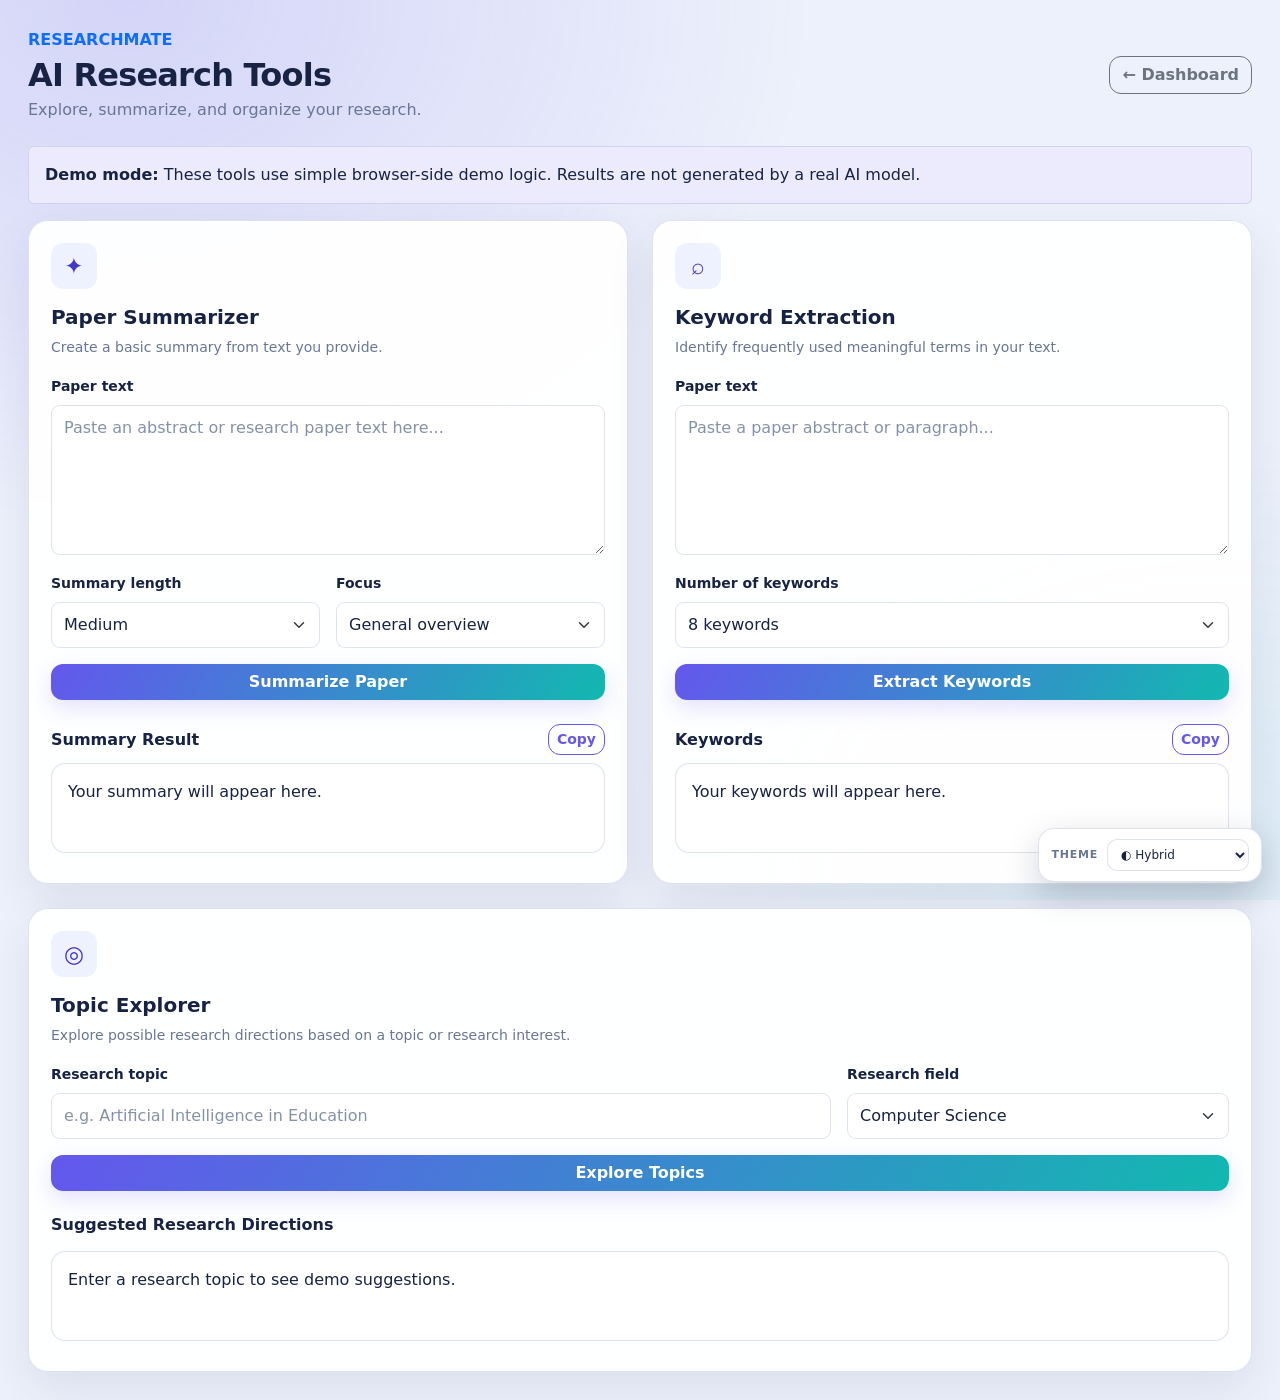
==== commit 703df954: "Polish ResearchMate UI with consistent themes" ====
--- a/frontend/ai-tools.html
+++ b/frontend/ai-tools.html
@@ -6,6 +6,7 @@
   <meta name="viewport" content="width=device-width, initial-scale=1.0">
   <title>AI Research Tools | ResearchMate</title>
   <link rel="stylesheet" href="style.css">
+  <link rel="stylesheet" href="ui-feedback.css">
   <link href="https://cdn.jsdelivr.net/npm/bootstrap@5.3.3/dist/css/bootstrap.min.css" rel="stylesheet">
   <style>
     .ai-page { padding: 28px; }
@@ -63,6 +64,7 @@
     }
   </style>
     <link rel="stylesheet" href="theme-overrides.css">
+    <link rel="stylesheet" href="premium-polish.css">
 </head>
 <body>
 
@@ -382,5 +384,6 @@
 </script>
 
     <script src="theme.js"></script>
+    <script src="ui-feedback.js"></script>
 </body>
 </html>
--- a/frontend/style.css
+++ b/frontend/style.css
@@ -1637,200 +1637,182 @@
 }
 
 
-
-/* ===== ResearchMate UI Polish v2: visible, page-wide micro-interactions ===== */
-/* Additive layer only: does not modify theme.js, HTML, or existing feature logic. */
-
-:root {
-  --rm-motion-fast: 160ms;
-  --rm-motion-normal: 240ms;
-  --rm-motion-slow: 420ms;
-}
-
-html {
-  scroll-behavior: smooth;
-}
-
-body {
-  animation: rm-page-enter 420ms cubic-bezier(.2,.7,.2,1) both;
-}
-
-/* Shared card surfaces across dashboard and utility pages */
-.login-card,
-.stat-card,
-.content-card,
-.project-card,
-.paper-card,
-.note-card,
-.ai-card,
-.citation-card,
-.profile-card,
-.ai-result,
-.project-modal-card,
-.paper-modal-card,
-.note-modal-card {
-  transition:
-    transform var(--rm-motion-normal) cubic-bezier(.2,.7,.2,1),
-    box-shadow var(--rm-motion-normal) ease,
-    border-color var(--rm-motion-normal) ease,
-    background-color var(--rm-motion-normal) ease;
-  will-change: transform;
-}
-
-.stat-card:hover,
-.content-card:hover,
-.project-card:hover,
-.paper-card:hover,
-.note-card:hover,
-.ai-card:hover,
-.citation-card:hover,
-.profile-card:hover {
+/* ===== Visible UI polish v2: applies to real ResearchMate components ===== */
+:root { --rm-motion-fast: 180ms; --rm-motion-normal: 280ms; }
+html { scroll-behavior: smooth; }
+body { -webkit-font-smoothing: antialiased; }
+/* Consistent interaction feedback across dashboard, library, AI, citations and profile */
+.sidebar-nav .nav-link,
+.btn, .login-btn, .text-link, .project-view-btn,
+.modal-close, .cancel-btn, .create-project-btn,
+.form-control, .form-select, .project-card, .stat-card,
+.content-card, .ai-card, .citation-card, .profile-card,
+.paper-modal-card, .note-modal-card, .project-modal-card,
+.login-card, .brand-icon {
+  transition: transform var(--rm-motion-fast) ease,
+              box-shadow var(--rm-motion-normal) ease,
+              border-color var(--rm-motion-fast) ease,
+              background-color var(--rm-motion-fast) ease,
+              color var(--rm-motion-fast) ease;
+}
+.sidebar-nav .nav-link:hover { transform: translateX(3px); }
+.btn:hover, .login-btn:hover, .create-project-btn:hover, .project-view-btn:hover { transform: translateY(-2px); }
+.btn:active, .login-btn:active { transform: translateY(0) scale(.985); }
+.project-card, .stat-card, .content-card, .ai-card, .citation-card, .profile-card,
+.paper-modal-card, .note-modal-card, .project-modal-card, .login-card {
+  box-shadow: 0 8px 24px rgba(30, 45, 85, .07);
+}
+.project-card:hover, .stat-card:hover, .content-card:hover, .ai-card:hover,
+.citation-card:hover, .profile-card:hover {
   transform: translateY(-4px);
-  box-shadow: 0 16px 36px var(--rm-glow, rgba(54,89,217,.14));
-  border-color: var(--rm-primary, #5575ee);
-}
-
-/* Buttons: clear hover, pressed and keyboard-focus states */
-button,
-.btn,
-.login-btn,
-.create-project-btn,
-.project-view-btn,
-.cancel-btn,
-.modal-close {
-  transition:
-    transform var(--rm-motion-fast) ease,
-    box-shadow var(--rm-motion-fast) ease,
-    filter var(--rm-motion-fast) ease,
-    background-color var(--rm-motion-fast) ease,
-    border-color var(--rm-motion-fast) ease;
-}
-
-button:hover:not(:disabled),
-.btn:hover:not(:disabled),
-.login-btn:hover:not(:disabled),
-.create-project-btn:hover:not(:disabled),
-.project-view-btn:hover:not(:disabled) {
-  filter: brightness(1.045);
-  transform: translateY(-2px);
-}
-
-button:active:not(:disabled),
-.btn:active:not(:disabled),
-.login-btn:active:not(:disabled),
-.create-project-btn:active:not(:disabled),
-.project-view-btn:active:not(:disabled) {
-  filter: brightness(.97);
-  transform: translateY(0) scale(.985);
-}
-
-button:disabled,
-.btn:disabled {
-  cursor: not-allowed;
-  opacity: .58;
-  transform: none;
-}
-
-/* Sidebar navigation: smooth movement without changing active-state logic */
-.sidebar-nav .nav-link,
-.sidebar-bottom a,
-.logout-link {
-  transition:
-    color var(--rm-motion-fast) ease,
-    background-color var(--rm-motion-fast) ease,
-    transform var(--rm-motion-fast) ease,
-    border-color var(--rm-motion-fast) ease;
-}
-
-.sidebar-nav .nav-link:hover {
-  transform: translateX(4px);
-}
-
-/* Visible focus state for keyboard and form users */
-.form-control,
-.form-select,
-input,
-textarea,
-select {
-  transition:
-    border-color var(--rm-motion-fast) ease,
-    box-shadow var(--rm-motion-fast) ease,
-    background-color var(--rm-motion-fast) ease;
-}
-
-.form-control:focus,
-.form-select:focus,
-input:focus-visible,
-textarea:focus-visible,
-select:focus-visible {
-  outline: none;
-  border-color: var(--rm-primary, #5575ee);
-  box-shadow: 0 0 0 3px var(--rm-glow, rgba(54,89,217,.18));
-}
-
-/* Progress indicators animate when their inline width is applied */
-.progress-fill,
-.green-fill,
-.purple-fill,
-.overall-track > *,
-.progress-track > * {
-  animation: rm-progress-enter 850ms cubic-bezier(.2,.7,.2,1) both;
-  transform-origin: left center;
-}
-
-/* Staggered entrance for the actual content regions on every page type */
-.dashboard-main,
-.ai-page,
-.citation-page,
-.profile-page,
-.login-card {
-  animation: rm-content-enter 460ms cubic-bezier(.2,.7,.2,1) both;
-}
-
-.dashboard-main > * {
-  animation: rm-content-enter 460ms cubic-bezier(.2,.7,.2,1) both;
-}
-
-.dashboard-main > *:nth-child(2) { animation-delay: 45ms; }
-.dashboard-main > *:nth-child(3) { animation-delay: 90ms; }
-.dashboard-main > *:nth-child(4) { animation-delay: 135ms; }
-
-@keyframes rm-page-enter {
-  from { opacity: .78; }
-  to { opacity: 1; }
-}
-
-@keyframes rm-content-enter {
-  from { opacity: 0; transform: translateY(10px); }
-  to { opacity: 1; transform: translateY(0); }
-}
-
-@keyframes rm-progress-enter {
-  from { opacity: .55; transform: scaleX(.72); }
-  to { opacity: 1; transform: scaleX(1); }
-}
-
-/* On touch devices, don't leave hover-only movement stuck on screen */
-@media (hover: none) {
-  .stat-card:hover,
-  .content-card:hover,
-  .project-card:hover,
-  .paper-card:hover,
-  .note-card:hover,
-  .ai-card:hover,
-  .citation-card:hover,
-  .profile-card:hover,
-  .sidebar-nav .nav-link:hover {
-    transform: none;
-  }
-}
-
+  box-shadow: 0 16px 34px rgba(30, 45, 85, .13);
+}
+.form-control:focus, .form-select:focus {
+  transform: translateY(-1px);
+  box-shadow: 0 0 0 3px color-mix(in srgb, var(--rm-primary, #6678f5) 18%, transparent);
+}
+.brand-icon { box-shadow: 0 6px 18px rgba(54, 89, 217, .20); }
+.brand-icon:hover { transform: rotate(-5deg) scale(1.04); }
+.progress-fill { transition: width 700ms cubic-bezier(.2,.8,.2,1); }
+:where(a, button, input, select, textarea, [tabindex]):focus-visible {
+  outline: 2px solid var(--rm-primary, #6678f5); outline-offset: 3px;
+}
+/* Gentle page entrance on every major screen; no JS or theme-switcher changes */
+@keyframes rm-page-enter-v2 { from { opacity: 0; transform: translateY(8px); } to { opacity: 1; transform: translateY(0); } }
+.dashboard-main, .ai-page, .citation-page, .profile-page, .login-card {
+  animation: rm-page-enter-v2 420ms ease-out both;
+}
 @media (prefers-reduced-motion: reduce) {
   html { scroll-behavior: auto; }
-  *, *::before, *::after {
-    animation-duration: .01ms !important;
-    animation-iteration-count: 1 !important;
-    transition-duration: .01ms !important;
-    scroll-behavior: auto !important;
-  }
-}
+  *, *::before, *::after { animation-duration: .01ms !important; transition-duration: .01ms !important; }
+}
+
+
+/* ===== Login page: Theme compatibility fix ===== */
+
+html[data-theme="light"] .rm-login-page {
+    background: var(--rm-bg);
+}
+
+html[data-theme="light"] .rm-login-card,
+html[data-theme="light"] .rm-form-panel {
+    background: var(--rm-surface-solid);
+    color: var(--rm-text);
+}
+
+html[data-theme="light"] .rm-welcome-title,
+html[data-theme="light"] .rm-login-form .form-label {
+    color: var(--rm-text);
+}
+
+html[data-theme="light"] .rm-welcome-description,
+html[data-theme="light"] .rm-register-heading {
+    color: var(--rm-muted);
+}
+
+html[data-theme="light"] .rm-login-form .form-control {
+    background: var(--rm-input);
+    color: var(--rm-text);
+    border-color: var(--rm-border);
+}
+
+html[data-theme="light"] .rm-login-btn {
+    background: linear-gradient(
+        135deg,
+        var(--rm-primary),
+        var(--rm-secondary)
+    );
+    border-color: transparent;
+    color: #fff;
+}
+
+/* Hybrid theme */
+html[data-theme="hybrid"] .rm-login-page {
+    background: var(--rm-bg);
+}
+
+html[data-theme="hybrid"] .rm-login-card,
+html[data-theme="hybrid"] .rm-form-panel {
+    background: var(--rm-surface-solid);
+    color: var(--rm-text);
+}
+
+html[data-theme="hybrid"] .rm-welcome-title,
+html[data-theme="hybrid"] .rm-login-form .form-label {
+    color: var(--rm-text);
+}
+
+html[data-theme="hybrid"] .rm-welcome-description,
+html[data-theme="hybrid"] .rm-register-heading {
+    color: var(--rm-muted);
+}
+
+html[data-theme="hybrid"] .rm-login-form .form-control {
+    background: var(--rm-input);
+    color: var(--rm-text);
+    border-color: var(--rm-border);
+}
+
+html[data-theme="hybrid"] .rm-login-btn {
+    background: linear-gradient(
+        135deg,
+        var(--rm-primary),
+        var(--rm-secondary)
+    );
+    border-color: transparent;
+    color: #fff;
+}
+
+/* Dark Futuristic theme */
+html[data-theme="dark"] .rm-login-page {
+    background: var(--rm-bg);
+}
+
+html[data-theme="dark"] .rm-login-card,
+html[data-theme="dark"] .rm-form-panel {
+    background: var(--rm-surface-solid);
+    color: var(--rm-text);
+}
+
+html[data-theme="dark"] .rm-welcome-title,
+html[data-theme="dark"] .rm-login-form .form-label {
+    color: var(--rm-text);
+}
+
+html[data-theme="dark"] .rm-welcome-description,
+html[data-theme="dark"] .rm-register-heading {
+    color: var(--rm-muted);
+}
+
+html[data-theme="dark"] .rm-login-form .form-control {
+    background: var(--rm-input);
+    color: var(--rm-text);
+    border-color: var(--rm-border);
+}
+
+html[data-theme="dark"] .rm-login-form .form-control::placeholder {
+    color: var(--rm-muted);
+}
+
+html[data-theme="dark"] .rm-login-form .form-control:focus {
+    background: var(--rm-input);
+    color: var(--rm-text);
+    border-color: var(--rm-primary);
+    box-shadow: 0 0 0 3px var(--rm-glow);
+}
+
+html[data-theme="dark"] .rm-login-btn {
+    background: linear-gradient(
+        135deg,
+        var(--rm-primary),
+        var(--rm-secondary)
+    );
+    border-color: transparent;
+    color: #08101d;
+}
+
+html[data-theme="dark"] .rm-register-link {
+    background: var(--rm-input);
+    color: var(--rm-text);
+    border-color: var(--rm-border);
+}
--- a/frontend/ui-feedback.css
+++ b/frontend/ui-feedback.css
@@ -0,0 +1,35 @@
+/* ResearchMate interactive feedback: toast, loading states, and tactile buttons */
+.rm-toast-region {
+  position: fixed; top: 20px; right: 20px; z-index: 20000;
+  display: grid; gap: 10px; width: min(360px, calc(100vw - 32px));
+  pointer-events: none;
+}
+.rm-toast {
+  --rm-toast-accent: #6478f5;
+  display: grid; grid-template-columns: 4px 1fr auto; gap: 12px; align-items: stretch;
+  overflow: hidden; pointer-events: auto; border: 1px solid var(--rm-border, rgba(120,130,160,.25));
+  border-radius: 14px; background: var(--rm-surface, #fff); color: var(--rm-text, #202b45);
+  box-shadow: 0 14px 38px rgba(0,0,0,.18); animation: rm-toast-in .24s ease-out both;
+}
+.rm-toast::before { content: ""; background: var(--rm-toast-accent); }
+.rm-toast[data-type="success"] { --rm-toast-accent: #22a06b; }
+.rm-toast[data-type="error"] { --rm-toast-accent: #e5484d; }
+.rm-toast[data-type="warning"] { --rm-toast-accent: #d99a16; }
+.rm-toast[data-type="info"] { --rm-toast-accent: #6478f5; }
+.rm-toast-content { padding: 13px 0; min-width: 0; }
+.rm-toast-title { margin: 0 0 3px; font-size: 13px; font-weight: 750; }
+.rm-toast-message { margin: 0; font-size: 13px; line-height: 1.45; overflow-wrap: anywhere; opacity: .88; }
+.rm-toast-close { align-self: start; margin: 8px 8px 0 0; border: 0; background: transparent; color: inherit; opacity: .65; font-size: 20px; line-height: 1; cursor: pointer; }
+.rm-toast-close:hover { opacity: 1; }
+.rm-toast.rm-toast-out { animation: rm-toast-out .18s ease-in forwards; }
+.rm-button-spinner { display: inline-block; width: 1em; height: 1em; margin-right: .55em; vertical-align: -.12em; border: 2px solid currentColor; border-right-color: transparent; border-radius: 50%; animation: rm-spin .65s linear infinite; }
+.rm-is-loading { cursor: wait !important; opacity: .82; }
+.rm-is-loading .rm-button-spinner { pointer-events: none; }
+button, .btn, .login-btn, .project-view-btn, .create-project-btn { transition: transform .18s ease, box-shadow .18s ease, filter .18s ease, background-color .18s ease; }
+button:not(:disabled):active, .btn:not(:disabled):active { transform: scale(.98); }
+button:disabled, .btn:disabled, button[aria-busy="true"] { cursor: not-allowed; }
+@keyframes rm-spin { to { transform: rotate(360deg); } }
+@keyframes rm-toast-in { from { opacity: 0; transform: translate3d(18px,-5px,0) scale(.98); } to { opacity: 1; transform: translate3d(0,0,0) scale(1); } }
+@keyframes rm-toast-out { to { opacity: 0; transform: translate3d(18px,0,0) scale(.98); } }
+@media (max-width: 480px) { .rm-toast-region { top: 12px; right: 12px; width: calc(100vw - 24px); } }
+@media (prefers-reduced-motion: reduce) { .rm-toast, .rm-toast.rm-toast-out, .rm-button-spinner { animation-duration: .01ms !important; } }
--- a/frontend/premium-polish.css
+++ b/frontend/premium-polish.css
@@ -0,0 +1,152 @@
+/* ResearchMate Premium Design System — shared by all screens */
+:root {
+  --rm-bg: #f2f5fc;
+  --rm-surface: rgba(255,255,255,.92);
+  --rm-surface-solid: #fff;
+  --rm-text: #17233f;
+  --rm-muted: #6c7892;
+  --rm-border: rgba(118,137,176,.22);
+  --rm-primary: #5b5cf0;
+  --rm-secondary: #12b8b0;
+  --rm-glow: rgba(91,92,240,.18);
+  --rm-input: #fff;
+  --rm-shadow: 0 18px 48px rgba(32,47,91,.09);
+  --rm-radius: 20px;
+}
+:root[data-theme="light"] {
+  color-scheme: light;
+  --rm-bg: #f4f7fc; --rm-surface: rgba(255,255,255,.94); --rm-surface-solid: #fff;
+  --rm-text: #182542; --rm-muted: #71809b; --rm-border: rgba(115,133,174,.22);
+  --rm-primary: #5368e8; --rm-secondary: #8872ed; --rm-glow: rgba(83,104,232,.16);
+  --rm-input: #fff; --rm-shadow: 0 18px 48px rgba(32,47,91,.08);
+}
+:root[data-theme="dark"] {
+  color-scheme: dark;
+  --rm-bg: #080d1b; --rm-surface: rgba(18,26,48,.9); --rm-surface-solid: #111a30;
+  --rm-text: #edf2ff; --rm-muted: #a2aecb; --rm-border: rgba(135,158,220,.2);
+  --rm-primary: #6ee7ff; --rm-secondary: #b69cff; --rm-glow: rgba(85,210,255,.16);
+  --rm-input: #0d1528; --rm-shadow: 0 20px 60px rgba(0,0,0,.26);
+}
+:root[data-theme="hybrid"] {
+  color-scheme: light;
+  --rm-bg: #edf1fb; --rm-surface: rgba(255,255,255,.94); --rm-surface-solid: #fff;
+  --rm-text: #182344; --rm-muted: #697694; --rm-border: rgba(117,133,177,.23);
+  --rm-primary: #6457ed; --rm-secondary: #12b8b0; --rm-glow: rgba(100,87,237,.18);
+  --rm-input: #fff; --rm-shadow: 0 18px 48px rgba(32,47,91,.09);
+}
+html { scroll-behavior: smooth; }
+body {
+  background: var(--rm-bg) !important; color: var(--rm-text) !important;
+  font-family: Inter, ui-sans-serif, system-ui, -apple-system, BlinkMacSystemFont, "Segoe UI", sans-serif;
+  -webkit-font-smoothing: antialiased;
+  transition: background-color .3s ease, color .3s ease;
+}
+body::before { content:""; position:fixed; inset:0; z-index:-1; pointer-events:none;
+  background: radial-gradient(ellipse at 10% 0%,var(--rm-glow),transparent 42%), radial-gradient(ellipse at 95% 95%,rgba(18,184,176,.07),transparent 35%); }
+:where(h1,h2,h3,h4,h5,h6,p,label,small,strong,span) { transition: color .2s ease; }
+:where(.dashboard-main,.ai-page,.citation-page,.profile-page) h1,
+:where(.dashboard-main,.ai-page,.citation-page,.profile-page) h2,
+:where(.dashboard-main,.ai-page,.citation-page,.profile-page) h3 { color:var(--rm-text); letter-spacing:-.025em; }
+.dashboard-body { background:var(--rm-bg) !important; }
+.dashboard-layout { min-height:100vh; }
+.sidebar {
+  background:var(--rm-surface-solid) !important; color:var(--rm-text) !important;
+  border-right:1px solid var(--rm-border) !important; box-shadow:8px 0 36px rgba(20,30,70,.045);
+  padding:26px 18px; backdrop-filter:blur(18px);
+}
+.sidebar-brand { color:var(--rm-text) !important; letter-spacing:-.025em; }
+.sidebar-brand .brand-icon { border-radius:13px; }
+.sidebar-label { color:var(--rm-muted) !important; letter-spacing:.14em; }
+.sidebar-nav .nav-link { color:var(--rm-muted); border:1px solid transparent; border-radius:12px; padding:12px 13px; font-weight:600; }
+.sidebar-nav .nav-link:hover { transform:translateX(3px); background:color-mix(in srgb,var(--rm-primary) 8%,transparent); color:var(--rm-primary); }
+.sidebar-nav .nav-link.active { background:linear-gradient(115deg,color-mix(in srgb,var(--rm-primary) 15%,transparent),color-mix(in srgb,var(--rm-secondary) 8%,transparent)); color:var(--rm-primary); border-color:color-mix(in srgb,var(--rm-primary) 15%,transparent); }
+.sidebar-bottom { border-color:var(--rm-border) !important; }
+.sidebar-bottom p { color:var(--rm-text); }
+.sidebar-bottom small { color:var(--rm-muted) !important; }
+.dashboard-main { padding:clamp(22px,3vw,42px); }
+.dashboard-header { margin-bottom:28px; gap:20px; }
+.dashboard-header h1 { font-size:clamp(1.8rem,3vw,2.55rem); font-weight:800; line-height:1.15; }
+.eyebrow { color:var(--rm-primary) !important; font-weight:800; letter-spacing:.16em; font-size:.72rem; }
+.dashboard-subtitle { color:var(--rm-muted) !important; }
+.stat-card,.content-card,.project-card,.paper-modal-card,.note-modal-card,.project-modal-card,
+.ai-card,.citation-card,.profile-card,.setting-row,.form-section,.modal-content,.card,.login-card,.register-card {
+  background:var(--rm-surface) !important; color:var(--rm-text) !important;
+  border:1px solid var(--rm-border) !important; border-radius:var(--rm-radius) !important;
+  box-shadow:var(--rm-shadow); backdrop-filter:blur(16px);
+  transition:transform .24s ease,box-shadow .24s ease,border-color .24s ease,background .3s ease,color .3s ease;
+}
+.stat-card,.content-card { padding:24px; }
+.stat-card:hover,.content-card:hover,.project-card:hover,.ai-card:hover,.citation-card:hover,.profile-card:hover {
+  transform:translateY(-4px); box-shadow:0 22px 48px var(--rm-glow); border-color:color-mix(in srgb,var(--rm-primary) 35%,var(--rm-border)) !important;
+}
+.stat-card h2 { font-size:2rem; font-weight:800; letter-spacing:-.04em; }
+.stat-card > p,.stat-card > small { color:var(--rm-muted); }
+.section-heading { gap:14px; }
+.section-heading h2 { font-weight:750; }
+.section-heading p,.project-info p,.activity-item p { color:var(--rm-muted) !important; }
+.project-item,.activity-item { border-color:var(--rm-border); }
+.project-card { overflow:hidden; }
+.project-card-top { gap:14px; }
+.project-card h2 { color:var(--rm-text); font-weight:750; }
+.project-description,.project-meta,.details-text,.form-help { color:var(--rm-muted) !important; }
+.project-toolbar,.paper-toolbar,.notes-toolbar,.paper-results-header,.notes-results-header { gap:14px; }
+.project-search,.paper-search,.notes-search { border-radius:13px; }
+.status-badge { border-radius:999px; }
+.btn,.login-btn,.create-project-btn,.project-view-btn,.logout-link {
+  border-radius:12px; font-weight:700; transition:transform .18s ease,box-shadow .2s ease,filter .2s ease,background .2s ease;
+}
+.btn-primary,.login-btn,.create-project-btn { background:linear-gradient(120deg,var(--rm-primary),var(--rm-secondary)) !important; color:#fff !important; border:0 !important; box-shadow:0 8px 22px var(--rm-glow); }
+:root[data-theme="dark"] .btn-primary,:root[data-theme="dark"] .login-btn,:root[data-theme="dark"] .create-project-btn { color:#08111d !important; }
+.btn:hover,.login-btn:hover,.create-project-btn:hover,.project-view-btn:hover,.logout-link:hover { transform:translateY(-2px); box-shadow:0 12px 26px var(--rm-glow); }
+.btn:active,.login-btn:active { transform:scale(.985); }
+.btn-outline-primary { color:var(--rm-primary); border-color:var(--rm-primary); }
+.btn-outline-primary:hover { background:var(--rm-primary); color:#fff; }
+.form-label { color:var(--rm-text); font-weight:650; }
+.form-control,.form-select,input,select,textarea { background-color:var(--rm-input) !important; color:var(--rm-text) !important; border-color:var(--rm-border) !important; border-radius:11px; }
+.form-control::placeholder,input::placeholder,textarea::placeholder { color:var(--rm-muted) !important; opacity:.8; }
+.form-control:focus,.form-select:focus,input:focus,select:focus,textarea:focus { border-color:var(--rm-primary) !important; box-shadow:0 0 0 4px var(--rm-glow) !important; }
+.text-secondary,.text-muted,.citation-muted,.ai-muted,.profile-muted { color:var(--rm-muted) !important; }
+.citation-output,.ai-result,#topicResult,#summaryResult,#keywordResult { background:var(--rm-input) !important; color:var(--rm-text) !important; border-color:var(--rm-border) !important; border-radius:14px; }
+.citation-output *, .ai-result *, #topicResult *, #summaryResult *, #keywordResult * { color:inherit; }
+.rm-theme-switcher { border-radius:16px !important; padding:10px 12px !important; border:1px solid var(--rm-border) !important; background:var(--rm-surface-solid) !important; box-shadow:0 12px 34px rgba(10,20,50,.18) !important; backdrop-filter:blur(18px); }
+.rm-theme-switcher select { max-width:190px; border-radius:10px !important; }
+/* Hybrid keeps the signature dark workspace navigation. */
+:root[data-theme="hybrid"] .sidebar { background:#111a35 !important; }
+:root[data-theme="hybrid"] .sidebar-brand,:root[data-theme="hybrid"] .sidebar-nav .nav-link { color:#eaf0ff !important; }
+:root[data-theme="hybrid"] .sidebar-label,:root[data-theme="hybrid"] .sidebar-bottom small { color:#a6b4d7 !important; }
+:root[data-theme="hybrid"] .sidebar-nav .nav-link.active,:root[data-theme="hybrid"] .sidebar-nav .nav-link:hover { background:rgba(116,107,255,.19); color:#c1bdff !important; }
+:root[data-theme="hybrid"] .sidebar-bottom { border-color:rgba(255,255,255,.12) !important; }
+:root[data-theme="dark"] .sidebar { background:#0d1427 !important; }
+:root[data-theme="dark"] .sidebar-brand,:root[data-theme="dark"] .sidebar-nav .nav-link { color:var(--rm-text) !important; }
+:root[data-theme="dark"] .sidebar-nav .nav-link.active,:root[data-theme="dark"] .sidebar-nav .nav-link:hover { background:rgba(110,231,255,.1); color:var(--rm-primary) !important; }
+/* Login redesign: keep the brand panel distinct while the form follows the active theme. */
+.rm-login-page { background:var(--rm-bg) !important; }
+.rm-login-card,.rm-form-panel,.login-card,.register-card { background:var(--rm-surface-solid) !important; color:var(--rm-text) !important; border-color:var(--rm-border) !important; }
+.rm-welcome-title,.rm-login-form .form-label { color:var(--rm-text) !important; }
+.rm-welcome-description,.rm-register-heading { color:var(--rm-muted) !important; }
+.rm-login-form .form-control { background:var(--rm-input) !important; color:var(--rm-text) !important; border-color:var(--rm-border) !important; }
+.rm-login-form .form-control::placeholder { color:var(--rm-muted) !important; }
+.rm-login-btn { background:linear-gradient(120deg,var(--rm-primary),var(--rm-secondary)) !important; color:#fff !important; }
+:root[data-theme="dark"] .rm-login-btn { color:#08111d !important; }
+/* Keep brand-panel text readable in every theme. */
+.rm-brand-panel,.rm-brand-panel * { color:#f7fbff !important; }
+@keyframes rm-premium-enter { from {opacity:0; transform:translateY(9px)} to {opacity:1; transform:translateY(0)} }
+.dashboard-main,.ai-page,.citation-page,.profile-page,.rm-login-card,.login-card { animation:rm-premium-enter .42s ease-out both; }
+@media(max-width:900px) {
+  .dashboard-main { padding:22px 18px 90px; }
+  .sidebar { width:220px; }
+  .dashboard-main { margin-left:220px; }
+}
+@media(max-width:700px) {
+  .sidebar { position:relative; inset:auto; width:auto; padding:15px; border-right:0 !important; border-bottom:1px solid var(--rm-border); }
+  .sidebar-label { margin:18px 8px 8px; }
+  .sidebar-nav { grid-template-columns:repeat(2,minmax(0,1fr)); }
+  .sidebar-nav .nav-link { padding:10px; font-size:13px; }
+  .dashboard-main { margin-left:0 !important; padding:20px 14px 90px; }
+  .dashboard-header { align-items:flex-start; flex-wrap:wrap; }
+  .rm-theme-switcher { right:10px !important; bottom:10px !important; }
+  .rm-theme-switcher .rm-theme-label { display:none; }
+  .rm-theme-switcher select { max-width:150px; }
+}
+@media(max-width:420px) { .sidebar-nav { grid-template-columns:1fr; } .stat-card,.content-card { padding:18px; } }
+@media(prefers-reduced-motion:reduce) { *,*::before,*::after { animation-duration:.01ms !important; transition-duration:.01ms !important; scroll-behavior:auto !important; } }
